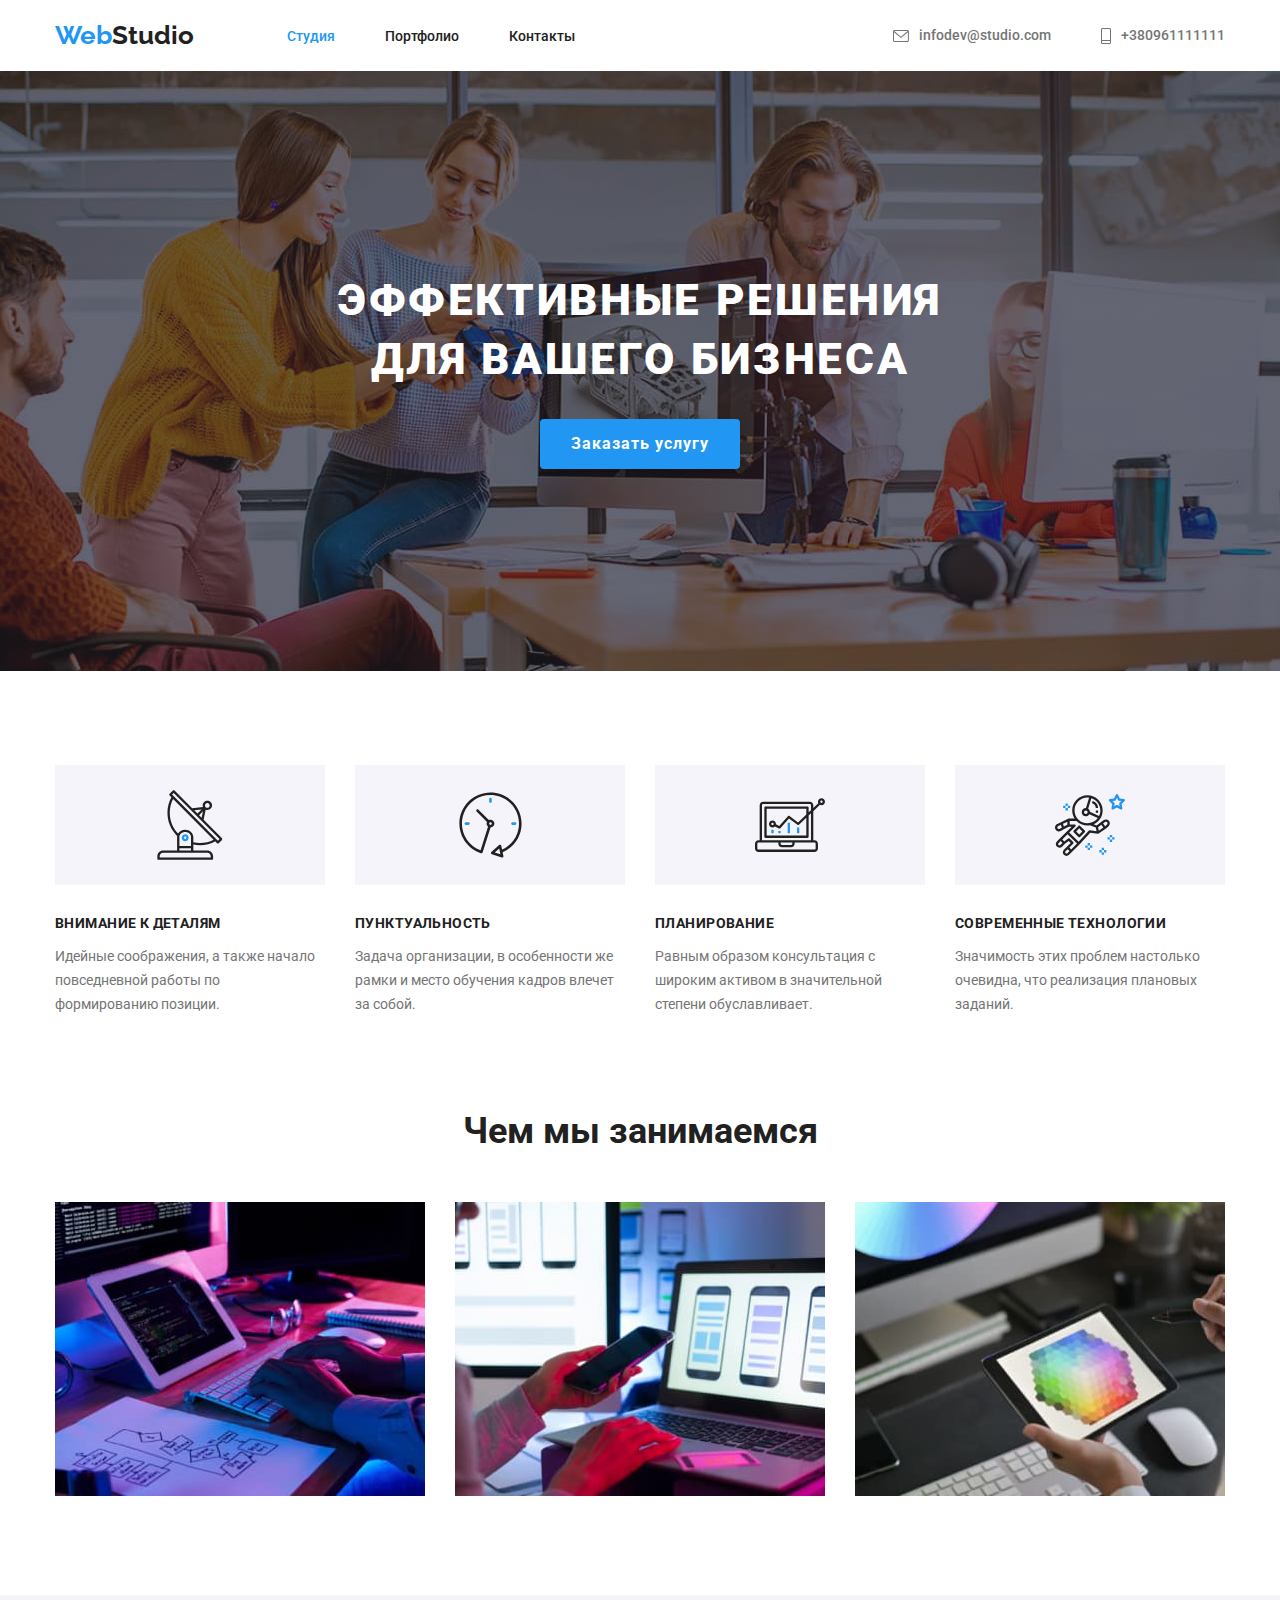
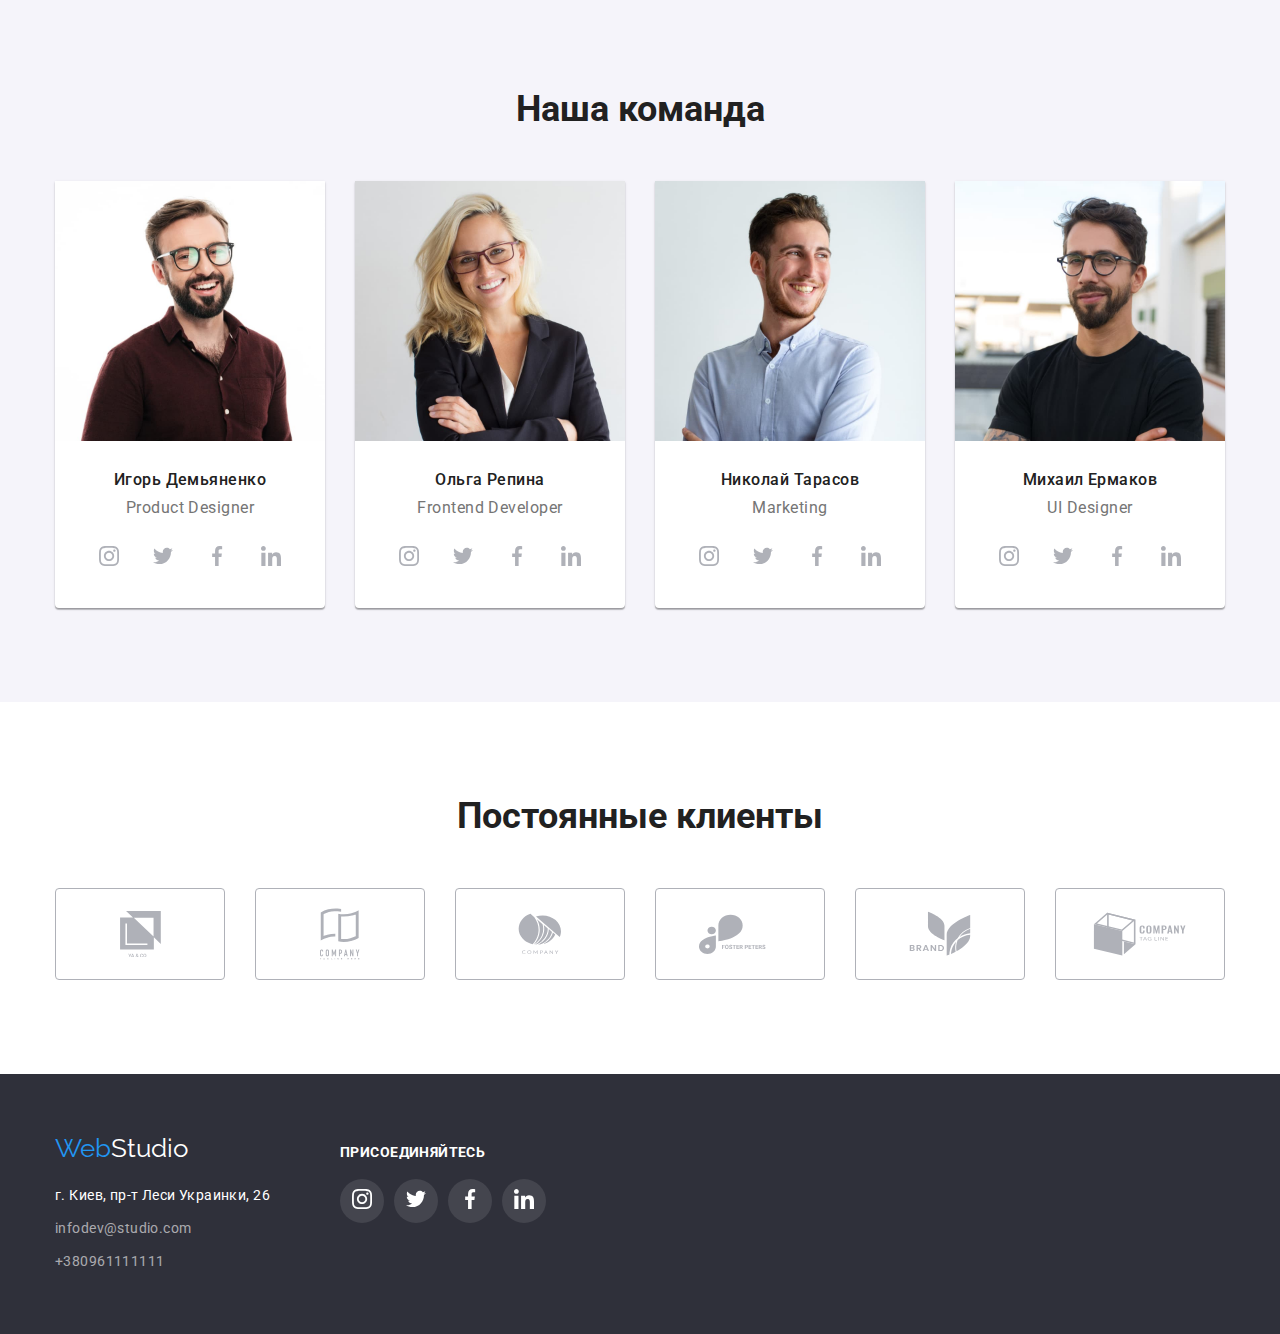
==== index.html @ ba446ff8 "Goit-markup-hw-04 ready" ====
<!DOCTYPE html>
<html lang="ru">
  <head>
    <meta charset="UTF-8" />
    <meta http-equiv="X-UA-Compatible" content="IE=edge" />
    <meta name="viewport" content="width=device-width, initial-scale=1.0" />
    <link rel="preconnect" href="https://fonts.googleapis.com" />
    <!--Google fonts-->
    <link rel="preconnect" href="https://fonts.gstatic.com" crossorigin />
    <link
      href="https://fonts.googleapis.com/css2?family=Raleway:wght@700&family=Roboto:wght@300;400;500;700&display=swap"
      rel="stylesheet"
    />
    <link
      rel="stylesheet"
      href="https://cdn.jsdelivr.net/npm/modern-normalize@1.1.0/modern-normalize.min.css"
    />
    <link rel="stylesheet" href="./css/style.css" />
    <title>Homework-02</title>
  </head>

  <body>
    <!-- Шапка сайта -->

    <header class="header">
      <div class="container header-container">
        <a class="logo" href="index.html" lang="en"
          >Web<span class="accent-header">Studio</span></a
        >
        <nav class="nav">
          <ul class="header-nav list">
            <li class="active">
              <a class="header-nav-link" href="index.html">Студия</a>
            </li>
            <li>
              <a class="header-nav-link" href="portfolio.html">Портфолио</a>
            </li>
            <li><a class="header-nav-link" href="contacts">Контакты</a></li>
          </ul>
        </nav>
        <ul class="header-info">
          <li>
            <a class="header-mail-info" href="mailto:infodev@studio.com">
              <svg class="icon-envelope" width="16" height="12">
                <use href="./images/icon.svg#icon-envelope"></use></svg
              >infodev@studio.com</a
            >
          </li>
          <li>
            <a class="header-tel-num" href="tel:+380961111111">
              <svg class="icon-Vector" width="10" height="16">
                <use href="./images/icon.svg#icon-Vector"></use>
              </svg>
              +380961111111</a
            >
          </li>
        </ul>
      </div>
    </header>

    <main>
      <!-- Герой -->

      <section class="section hero">
        <div class="container">
          <h1 class="hero-title">Эффективные решения для вашего бизнеса</h1>
          <button class="button primary" type="button">Заказать услугу</button>
        </div>
      </section>

      <!-- Преимущества -->

      <section class="section section-feature">
        <div class="container">
          <ul class="feature-list">
            <li class="feature-list-container">
              <div class="icon-group-bg">
                <svg class="icon-Group" width="65.32" height="70">
                  <use href="./images/icon.svg#icon-Group"></use>
                </svg>
              </div>
              <h3 class="feature-list-title">Внимание к деталям</h3>
              <p class="feature-list-text">
                Идейные соображения, а также начало повседневной работы по
                формированию позиции.
              </p>
            </li>
            <li class="feature-list-container">
              <div class="icon-group-bg">
                <svg class="icon-clock-1-1" width="65" height="70">
                  <use href="./images/icon.svg#icon-clock-1-1"></use>
                </svg>
              </div>
              <h3 class="feature-list-title">Пунктуальность</h3>
              <p class="feature-list-text">
                Задача организации, в особенности же рамки и место обучения
                кадров влечет за собой.
              </p>
            </li>
            <li class="feature-list-container">
              <div class="icon-group-bg">
                <svg class="icon-diagram-1" width="70" height="70">
                  <use href="./images/icon.svg#icon-diagram-1"></use>
                </svg>
              </div>
              <h3 class="feature-list-title">Планирование</h3>
              <p class="feature-list-text">
                Равным образом консультация с широким активом в значительной
                степени обуславливает.
              </p>
            </li>
            <li class="feature-list-container">
              <div class="icon-group-bg">
                <svg class="icon-astronaut-1-1" width="70" height="70">
                  <use href="./images/icon.svg#icon-astronaut-1-1"></use>
                </svg>
              </div>
              <h3 class="feature-list-title">Современные технологии</h3>
              <p class="feature-list-text">
                Значимость этих проблем настолько очевидна, что реализация
                плановых заданий.
              </p>
            </li>
          </ul>
        </div>
      </section>

      <!-- Примеры работ -->

      <section class="section section-work">
        <div class="container section-container">
          <h2 class="work-title">Чем мы занимаемся</h2>
          <ul class="work-list">
            <li class="work-image">
              <img src="./images/img1.jpeg" alt="написание кода" width="370" />
            </li>
            <li class="work-image work-image-center">
              <img src="./images/img2.jpeg" alt=" вайфрейм" width="370" />
            </li>
            <li class="work-image">
              <img src="./images/img3.jpeg" alt=" дизайн" width="370" />
            </li>
          </ul>
        </div>
      </section>

      <!-- Список команды -->

      <section class="section team-section">
        <div class="container team-container">
          <h2 class="team">Наша команда</h2>
          <ul class="team-list">
            <li class="team-list-item">
              <img
                src="./images/igor.jpeg"
                alt="Product designer"
                width="270"
              />
              <div class="team-list-wrap">
                <h3 class="team-title">Игорь Демьяненко</h3>
                <p class="team-text">Product Designer</p>

                <ul class="socials-list">
                  <li class="socials-item">
                    <a class="socials-lin" href="" aria-label="instagram">
                      <svg class="socials-icon" width="20" height="20">
                        <use href="./images/icon.svg#icon-instagram-2"></use>
                      </svg>
                    </a>
                  </li>
                  <li class="socials-item">
                    <a class="socials-lin" href="" aria-label="instagram">
                      <svg class="socials-icon" width="20" height="20">
                        <use href="./images/icon.svg#icon-twitter-1"></use>
                      </svg>
                    </a>
                  </li>
                  <li class="socials-item">
                    <a class="socials-lin" href="" aria-label="instagram">
                      <svg class="socials-icon" width="20" height="20">
                        <use href="./images/icon.svg#icon-facebook-1"></use>
                      </svg>
                    </a>
                  </li>
                  <li class="socials-item">
                    <a class="socials-lin" href="" aria-label="instagram">
                      <svg class="socials-icon" width="20" height="20">
                        <use href="./images/icon.svg#icon-linkedin-1"></use>
                      </svg>
                    </a>
                  </li>
                </ul>
              </div>
            </li>
            <li class="team-list-item">
              <img
                src="./images/olga.jpeg"
                alt="Frontend Developer"
                width="270"
              />
              <div class="team-list-wrap">
                <h3 class="team-title">Ольга Репина</h3>
                <p class="team-text">Frontend Developer</p>

                <ul class="socials-list">
                  <li class="socials-item">
                    <a class="socials-lin" href="" aria-label="instagram">
                      <svg class="socials-icon" width="20" height="20">
                        <use href="./images/icon.svg#icon-instagram-2"></use>
                      </svg>
                    </a>
                  </li>
                  <li class="socials-item">
                    <a class="socials-lin" href="" aria-label="instagram">
                      <svg class="socials-icon" width="20" height="20">
                        <use href="./images/icon.svg#icon-twitter-1"></use>
                      </svg>
                    </a>
                  </li>
                  <li class="socials-item">
                    <a class="socials-lin" href="" aria-label="instagram">
                      <svg class="socials-icon" width="20" height="20">
                        <use href="./images/icon.svg#icon-facebook-1"></use>
                      </svg>
                    </a>
                  </li>
                  <li class="socials-item">
                    <a class="socials-lin" href="" aria-label="instagram">
                      <svg class="socials-icon" width="20" height="20">
                        <use href="./images/icon.svg#icon-linkedin-1"></use>
                      </svg>
                    </a>
                  </li>
                </ul>
              </div>
            </li>
            <li class="team-list-item">
              <img src="./images/kolya.jpeg" alt="Marketing" width="270" />
              <div class="team-list-wrap">
                <h3 class="team-title">Николай Тарасов</h3>
                <p class="team-text">Marketing</p>
                <ul class="socials-list">
                  <li class="socials-item">
                    <a class="socials-lin" href="" aria-label="instagram">
                      <svg class="socials-icon" width="20" height="20">
                        <use href="./images/icon.svg#icon-instagram-2"></use>
                      </svg>
                    </a>
                  </li>
                  <li class="socials-item">
                    <a class="socials-lin" href="" aria-label="instagram">
                      <svg class="socials-icon" width="20" height="20">
                        <use href="./images/icon.svg#icon-twitter-1"></use>
                      </svg>
                    </a>
                  </li>
                  <li class="socials-item">
                    <a class="socials-lin" href="" aria-label="instagram">
                      <svg class="socials-icon" width="20" height="20">
                        <use href="./images/icon.svg#icon-facebook-1"></use>
                      </svg>
                    </a>
                  </li>
                  <li class="socials-item">
                    <a class="socials-lin" href="" aria-label="instagram">
                      <svg class="socials-icon" width="20" height="20">
                        <use href="./images/icon.svg#icon-linkedin-1"></use>
                      </svg>
                    </a>
                  </li>
                </ul>
              </div>
              <!--  -->
            </li>
            <li class="team-list-item">
              <img src="./images/mikolo.jpeg" alt="UI designer" width="270" />
              <div class="team-list-wrap">
                <h3 class="team-title">Михаил Ермаков</h3>
                <p class="team-text">UI Designer</p>

                <ul class="socials-list">
                  <li class="socials-item">
                    <a class="socials-lin" href="" aria-label="instagram">
                      <svg class="socials-icon" width="20" height="20">
                        <use href="./images/icon.svg#icon-instagram-2"></use>
                      </svg>
                    </a>
                  </li>
                  <li class="socials-item">
                    <a class="socials-lin" href="" aria-label="instagram">
                      <svg class="socials-icon" width="20" height="20">
                        <use href="./images/icon.svg#icon-twitter-1"></use>
                      </svg>
                    </a>
                  </li>
                  <li class="socials-item">
                    <a class="socials-lin" href="" aria-label="instagram">
                      <svg class="socials-icon" width="20" height="20">
                        <use href="./images/icon.svg#icon-facebook-1"></use>
                      </svg>
                    </a>
                  </li>
                  <li class="socials-item">
                    <a class="socials-lin" href="" aria-label="instagram">
                      <svg class="socials-icon" width="20" height="20">
                        <use href="./images/icon.svg#icon-linkedin-1"></use>
                      </svg>
                    </a>
                  </li>
                </ul>
              </div>
              <!-- -->
            </li>
          </ul>
        </div>
      </section>

      <section class="section section-customers">
        <div class="container customers-container">
          <h2 class="regular-customers-title">Постоянные клиенты</h2>
          <ul class="regular-customers-list">
            <li class="customers-list-border">
              <svg class="customers-icon" width="41" height="46.7">
                <use href="./images/icon.svg#icon-group-2"></use>
              </svg>
            </li>
            <li class="customers-list-border">
              <svg class="customers-icon" width="40" height="52">
                <use href="./images/icon.svg#icon-group-3"></use>
              </svg>
            </li>
            <li class="customers-list-border">
              <svg class="customers-icon" width="43.46" height="41.18">
                <use href="./images/icon.svg#icon-Object-3"></use>
              </svg>
            </li>
            <li class="customers-list-border">
              <svg class="customers-icon" width="84.44" height="40.62">
                <use href="./images/icon.svg#icon-group-4"></use>
              </svg>
            </li>
            <li class="customers-list-border">
              <svg class="customers-icon" width="62.54" height="45.43">
                <use href="./images/icon.svg#icon-group-5"></use>
              </svg>
            </li>
            <li class="customers-list-border">
              <svg class="customers-icon" width="93.79" height="43.93">
                <use href="./images/icon.svg#icon-Object-1"></use>
              </svg>
            </li>
          </ul>
        </div>
      </section>
    </main>

    <!-- Футер -->

    <footer class="footer">
      <div class="container footer-container">
        <div class="footer-address-wrap">
          <a class="footer-logo" href="index.html" lang="en"
            >Web<span class="accent-footer">Studio</span></a
          >
          <address class="footer-address-list">
            <ul>
              <li class="footer-text">
                <a class="footer-address" href="addres"
                  >г. Киев, пр-т Леси Украинки, 26</a
                >
              </li>
              <li class="footer-text">
                <a class="footer-mail-info" href="mailto:infodev@studio.com"
                  >infodev@studio.com</a
                >
              </li>
              <li class="footer-text">
                <a class="footer-tel-number" href="tel:+380961111111"
                  >+380961111111</a
                >
              </li>
            </ul>
          </address>
        </div>
        <div class="footer-icon-text">
          <h4>присоединяйтесь</h4>
          <ul class="footer-socials-list">
            <li class="footer-socials-item">
              <a class="footer-socials-lin" href="" aria-label="instagram">
                <svg class="footer-socials-icon" width="20" height="20">
                  <use href="./images/icon.svg#icon-instagram-2"></use>
                </svg>
              </a>
            </li>
            <li class="footer-socials-item">
              <a class="footer-socials-lin" href="" aria-label="instagram">
                <svg class="footer-socials-icon" width="20" height="20">
                  <use href="./images/icon.svg#icon-twitter-1"></use>
                </svg>
              </a>
            </li>
            <li class="footer-socials-item">
              <a class="footer-socials-lin" href="" aria-label="instagram">
                <svg class="footer-socials-icon" width="20" height="20">
                  <use href="./images/icon.svg#icon-facebook-1"></use>
                </svg>
              </a>
            </li>
            <li class="footer-socials-item">
              <a class="footer-socials-lin" href="" aria-label="instagram">
                <svg class="footer-socials-icon" width="20" height="20">
                  <use href="./images/icon.svg#icon-linkedin-1"></use>
                </svg>
              </a>
            </li>
          </ul>
        </div>
      </div>
    </footer>
  </body>
</html>
---- css/style.css ----
:root {
  /* css peremennye */
  /* fonts */
  --main-font: Roboto;
  --secondary-font: Raleway;

  /* text sizes */

  /* text colors */
  --accent-color: #2196f3;
  --body-color: #212121;
  --white-color: #ffffff;
  /* bg color */
  --bg-color-layout: #2f303a;
}

/* .class:not(:last-child) {
  background-color: #fff;
  margin-bottom: 30px;
} */

*,
*::before,
*::after {
  box-sizing: border-box;
}

body {
  font-family: var(--main-font), sans-serif; /*доминантный шрифт - главный  */
  color: var(--body-color);
}

h1,
h2,
h3,
h4,
h5,
h6,
p {
  margin-top: 0;
}

ul {
  list-style: none;
  margin: 0;
  padding: 0;
}

a {
  text-decoration: none;
}

.header {
  padding: 20px 0 20px 0;
}

.container {
  width: 1200px;
  padding: 0 15px;
  /* padding-left: 15px;
   padding-right: 15px; */
  margin: 0 auto;
  /* outline: 1px solid green; */
}

.logo {
  font-family: var(--secondary-font);
  font-style: normal;
  font-weight: bold;
  font-size: 26px;
  line-height: 1.2;
  color: var(--accent-color);
}

.logo:hover,
.logo:focus {
  color: var(--accent-color);
}

.header-container {
  display: flex;
  justify-content: space-between;
  /* padding: 20px 0 20px 0; */
}

.nav {
  display: flex;
  align-items: center;
  margin-left: 93px;
}

.header-nav {
  display: flex;
  flex-direction: row;
  font-family: "Roboto";
  font-weight: 500;
  font-size: 14px;
  line-height: 1.15;
}

.accent-header {
  color: var(--body-color);
}

.accent-footer {
  color: var(--white-color);
}

.header-nav > .active > a,
.header-nav > .active > a {
  color: var(--accent-color);
}

.header-nav-link:hover,
.header-nav-link:focus,
.header-nav-link:hover,
.header-nav-link:focus,
.header-nav-link:hover,
.header-nav-link:focus {
  color: var(--accent-color);
}

.header-nav-link {
  margin-right: 50px;
  color: var(--body-color);
}

.header-info {
  margin-left: auto;
  display: flex;
  align-items: center;
}

.header-mail-info {
  margin-right: 50px;
}

.header-mail-info,
.header-tel-num {
  display: flex;
  align-items: center;
  font-weight: 500;
  font-size: 14px;
  line-height: 1.14;
  color: #757575;
}

.header-mail-info:hover,
.header-mail-info:focus,
.header-tel-num:hover,
.header-tel-num:focus {
  color: var(--accent-color);
}

.icon-envelope,
.icon-Vector {
  margin-right: 10px;
  fill: #757575;
}

.header-mail-info:hover .icon-envelope,
.header-mail-info:focus .icon-envelope,
.header-tel-num:hover .icon-Vector,
.header-tel-num:focus .icon-Vector {
  fill: var(
    --accent-color
  ); /*nasleduet u roditelya to est u header-mail-info */
}

/*ГЕРОЙ*/
.section {
  padding-top: 94px;
  padding-bottom: 94px;
}

.hero {
  max-width: 1600px;
  height: 600px;
  margin-left: auto;
  margin-right: auto;
  background-image: linear-gradient(
      rgba(47, 48, 58, 0.4),
      rgba(47, 48, 58, 0.4)
    ),
    url(../images/Imgbg.jpeg);
  /* outline: 1px solid yellow; */
  background-repeat: no-repeat;
  background-position: center;
  background-size: cover;
  padding: 200px 0px 200px 0px;
  /* background-color: var(--bg-color-layout); */
}

.hero-title {
  margin: 0 auto;
  width: 700px;
  font-weight: 900;
  font-size: 44px;
  text-transform: uppercase;
  line-height: 1.34;
  text-align: center;
  letter-spacing: 0.06em;
  color: var(--white-color);
}

.button {
  font-family: Roboto;
  font-weight: bold;
  font-size: 16px;
  line-height: 1.87;
  align-items: center;
  text-align: center;
  letter-spacing: 0.06em;
  color: var(--white-color);
}

.primary {
  border: none;
  background: var(--accent-color);
  box-shadow: 0px 4px 4px rgba(0, 0, 0, 0.15);
  border-radius: 4px;
  width: 200px;
  height: 50px;
  cursor: pointer;
  display: block;
  margin: 30px auto 0px auto;
}

.button:hover,
.button:focus {
  background: var(--accent-color);
}

/*Преимущества */

.section-feature {
  padding-bottom: 0px;
}

.feature-list {
  display: flex;
}

.feature-list-container {
  margin-right: 30px;
  width: 270px;
}

.feature-list-container:last-child {
  margin-right: 0;
}

.feature-list-title {
  font-weight: bold;
  font-size: 14px;
  line-height: 1.15;
  color: var(--body-color);
  letter-spacing: 0.03em;
  text-transform: uppercase;
}

.feature-list-text {
  margin-bottom: 0;
  font-weight: normal;
  font-size: 14px;
  line-height: 1.7;
  color: #757575;
}

.icon-group-bg {
  margin-bottom: 30px;
  height: 120px;
  width: 270px;
  background-color: #f5f4fa;
  display: flex;
  justify-content: center;
  align-items: center;
}

.socials-list {
  display: flex;
  align-items: center;
  justify-content: center;
}

.socials-item + .socials-item {
  margin-left: 10px;
}

.socials-lin {
  display: flex;
  justify-content: center;
  align-items: center;
  width: 44px;
  height: 44px;
  border-radius: 50%;
  background-color: transparent;
}

.socials-icon {
  fill: #afb1b8;
  /* transition: fill #afb1b8; */
}

.socials-lin:focus .socials-icon,
.socials-lin:hover .socials-icon {
  fill: var(--white-color);
}

.socials-lin:focus,
.socials-lin:hover {
  background-color: var(--accent-color);
}

/*ПРИМЕРЫ РАБОТ*/

.section-container {
  flex-direction: column;
}

.work-title,
.team,
.regular-customers-title {
  display: flex;
  justify-content: center;
  font-weight: bold;
  font-size: 36px;
  line-height: 1.16;
  margin-bottom: 50px;
}

.work-image-center {
  margin: 0px 30px;
}

.work-list {
  display: flex;
}

/*СПИСОК КОМАНДЫ*/

.team-section {
  background-color: #f5f4fa;
  padding: 94px 0px 94px 0px;
}

.team-container {
  flex-direction: column;
  align-items: center;
}

.team-list {
  display: flex;
  justify-content: center;
}

.team-list-item:first-child {
  margin-left: 0;
}

.team-list-item:last-child {
  margin-right: 0;
}

.team-list-item {
  margin-right: 30px;
  display: flex;
  justify-content: center;
  flex-direction: column;
  align-items: center;
  width: 270px;
  background: var(--white-color);
  box-shadow: 0px 1px 3px rgba(0, 0, 0, 0.12), 0px 1px 1px rgba(0, 0, 0, 0.14),
    0px 2px 1px rgba(0, 0, 0, 0.2);
  border-radius: 0px 0px 4px 4px;
}

.team-list-wrap {
  display: flex;
  flex-direction: column;
  align-items: center;
  margin: 30px 0 30px 0;
}

.team-title {
  font-weight: 500;
  font-size: 16px;
  line-height: 1.18;
  letter-spacing: 0.03em;
  color: var(--body-color);
  margin-bottom: 10px;
}

.team-text {
  margin-bottom: 16px;
  font-size: 16px;
  line-height: 1.18;
  letter-spacing: 0.03em;
  color: #757575;
}

/* Cтили портфолио */
.border {
  border-bottom: 1px solid #ececec;
}

/* Портфолио нав список */
.button1 {
  font-weight: 500;
  font-size: 16px;
  line-height: 1.6;
  cursor: pointer;
}

.button2 {
  color: var(--body-color);
  border: 0px solid #008cba;
  border-radius: 4px;
  cursor: pointer;
  margin-left: 8px;
  padding: 9px 18px;
}

.button2:hover,
.button2:focus {
  background-color: var(--accent-color);
  color: var(--white-color);
}

/* portfolio list */
.portfolio-nav-list {
  display: flex;
  justify-content: center;
  margin-bottom: 50px;
}

.portfolio-app-list {
  display: flex;
  flex-wrap: wrap;
  justify-content: center;
  margin-left: -30px;
  margin-top: -30px;
}

.portfolio-list-list:first-child {
  margin-left: 0px;
}

.portfolio-list-container {
  background: var(--white-color);
  border: 1px solid #eeeeee;
  box-sizing: border-box;
  width: 370px;
  margin-left: 30px;
  margin-top: 30px;
}

.portfolio-list-container:hover {
  box-shadow: 0px 1px 1px rgba(0, 0, 0, 0.12), 0px 4px 4px rgba(0, 0, 0, 0.06),
    1px 4px 6px rgba(0, 0, 0, 0.16);
}

.portfolio-list-item {
  margin: 20px 0px 20px 24px;
}

.portfolio-title {
  font-weight: bold;
  font-size: 18px;
  line-height: 2;
  letter-spacing: 0.06em;
  color: var(--body-color);
  margin-bottom: 4px;
}

.portfolio-text {
  font-weight: normal;
  font-size: 16px;
  line-height: 1.87;
  color: #757575;
}

/* customers */
.customers-container {
  display: flex;
  flex-direction: column;
  align-items: center;
}

.regular-customers-list {
  display: flex;
}

.customers-list-border {
  display: flex;
  justify-content: center;
  align-items: center;
  width: 170px;
  height: 92px;
  border: 1px solid #afb1b8;
  box-sizing: border-box;
  border-radius: 4px;
  margin-right: 30px;
}
.customers-list-border:last-child {
  margin-right: 0px;
}

.customers-icon {
  fill: #afb1b8;
}

.customers-list-border:focus .customers-icon,
.customers-list-border:hover .customers-icon {
  fill: #2196f3;
}

/*FOOTER*/
.footer {
  padding: 60px 0px 60px 0px;
  background-color: var(--bg-color-layout);
}

.footer-container {
  display: flex;
  align-items: baseline;
}
.footer-address {
  font-style: normal;
  line-height: 1.71;
  font-size: 14px;
  letter-spacing: 0.03em;
  color: var(--white-color);
  font-style: normal;
}

.footer-mail-info,
.footer-tel-number {
  font-size: 14px;
  line-height: 1.71;
  letter-spacing: 0.03em;
  color: rgba(255, 255, 255, 0.6);
  font-family: Roboto;
  font-style: normal;
  font-weight: normal;
}

.footer-mail-info:hover,
.footer-mail-info:focus,
.footer-tel-number:hover,
.footer-tel-number:focus {
  color: rgba(255, 255, 255, 0.6);
}

.footer-logo {
  margin-bottom: 20px;
  font-family: Raleway;
  font-size: 26px;
  color: var(--accent-color);
  display: block;
}

.footer-logo:hover,
.footer-logo:focus {
  color: var(--accent-color);
}

.footer-text {
  margin-bottom: 9px;
}

.footer-text:last-child {
  margin: 0;
}

.footer-socials-list {
  display: flex;
  align-items: center;
  justify-content: space-between;
  width: 206px;
  height: 44px;
}

.footer-icon-text {
  font-style: normal;
  font-weight: bold;
  font-size: 14px;
  line-height: 16px;
  letter-spacing: 0.03em;
  text-transform: uppercase;
  color: var(--white-color);
  margin-left: 70px;
}
.footer-socials-item {
  border-radius: 50%;
  width: 44px;
  height: 44px;
  background: rgba(255, 255, 255, 0.1);
  display: flex;
  align-items: center;
  justify-content: center;
}
.footer-social-lin {
  display: flex;
  justify-content: center;
  align-items: center;
  width: 44px;
  height: 44px;
  border-radius: 50%;
  background-color: transparent;
}

.footer-socials-icon {
  fill: var(--white-color);
  /* transition: fill #afb1b8; */
}

.footer-socials-lin:focus.footer-socials-icon,
.footer-socials-lin:hover.footer-socials-icon {
  fill: var(--white-color);
}

.footer-socials-lin:focus,
.footer-socials-lin:hover {
  border-radius: 50%;
  height: 44px;
  width: 44px;
  display: flex;
  justify-content: center;
  align-items: center;
  background-color: var(--accent-color);
}
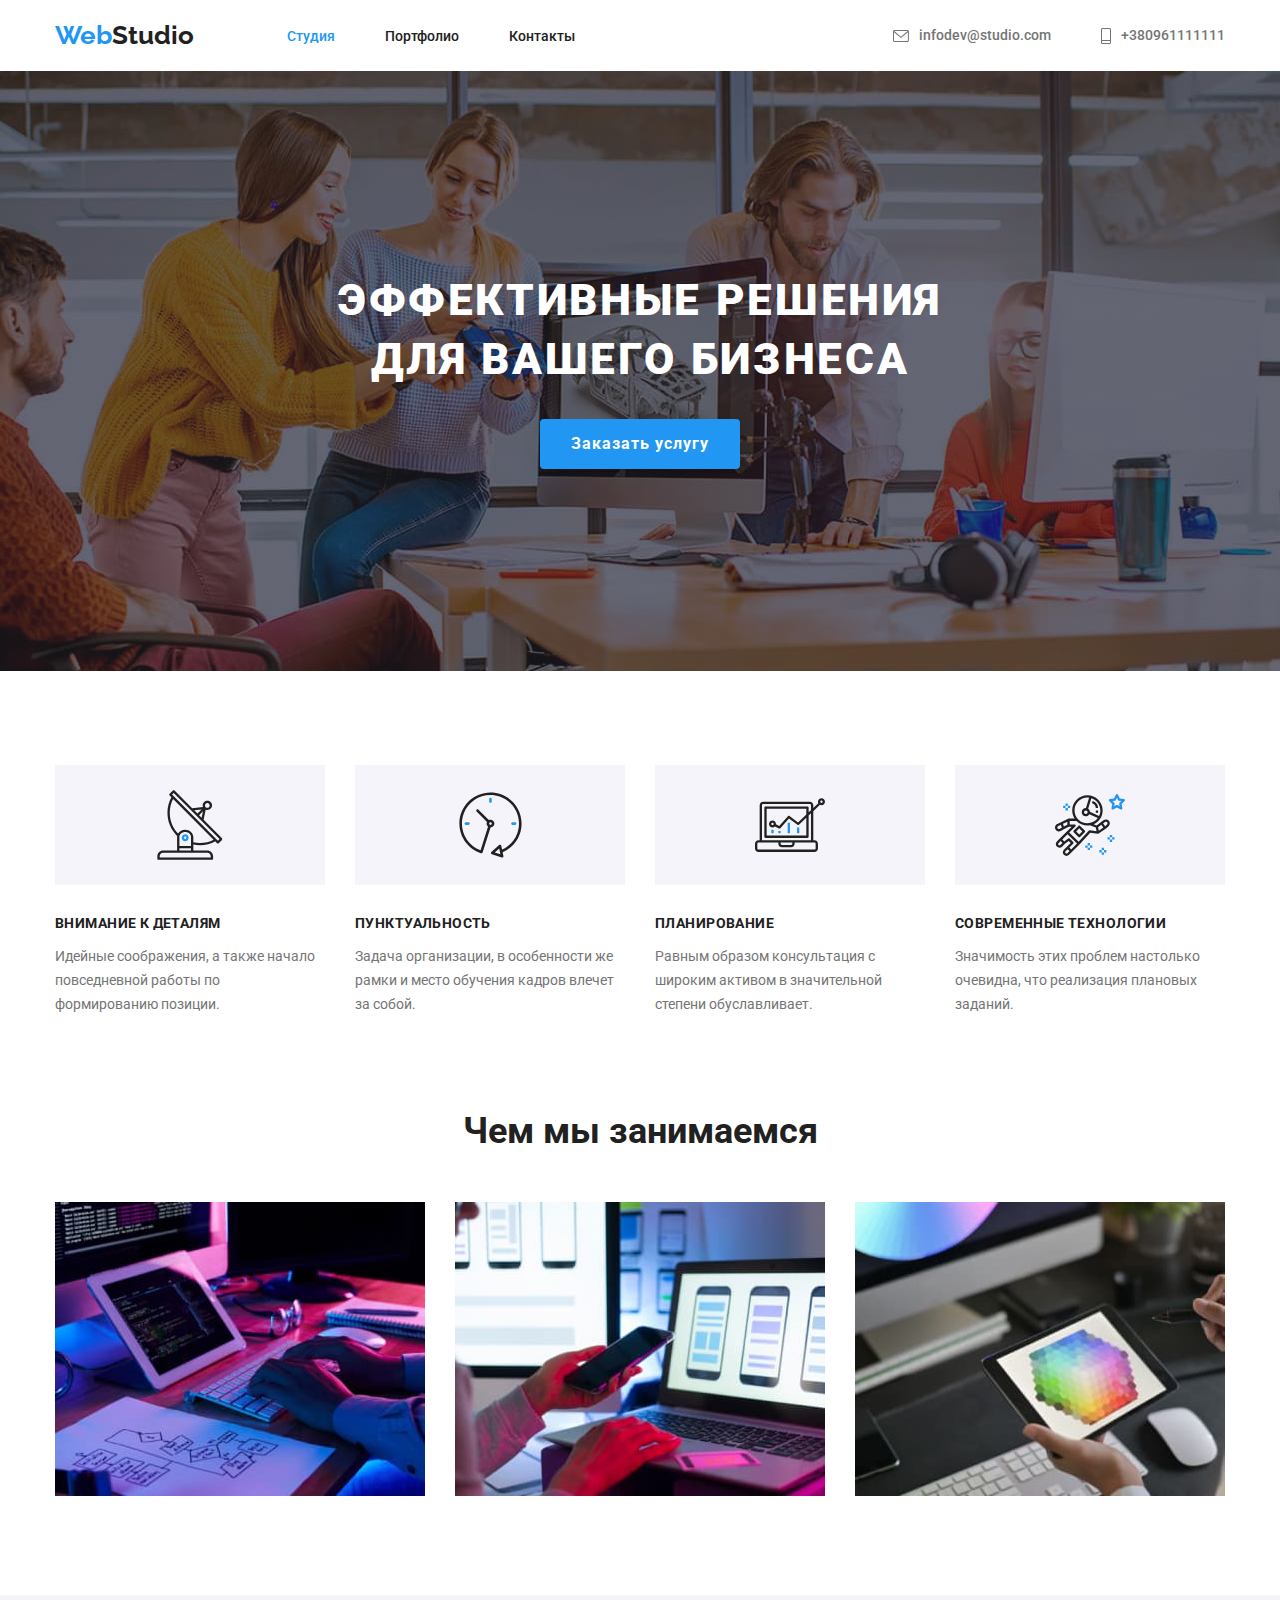
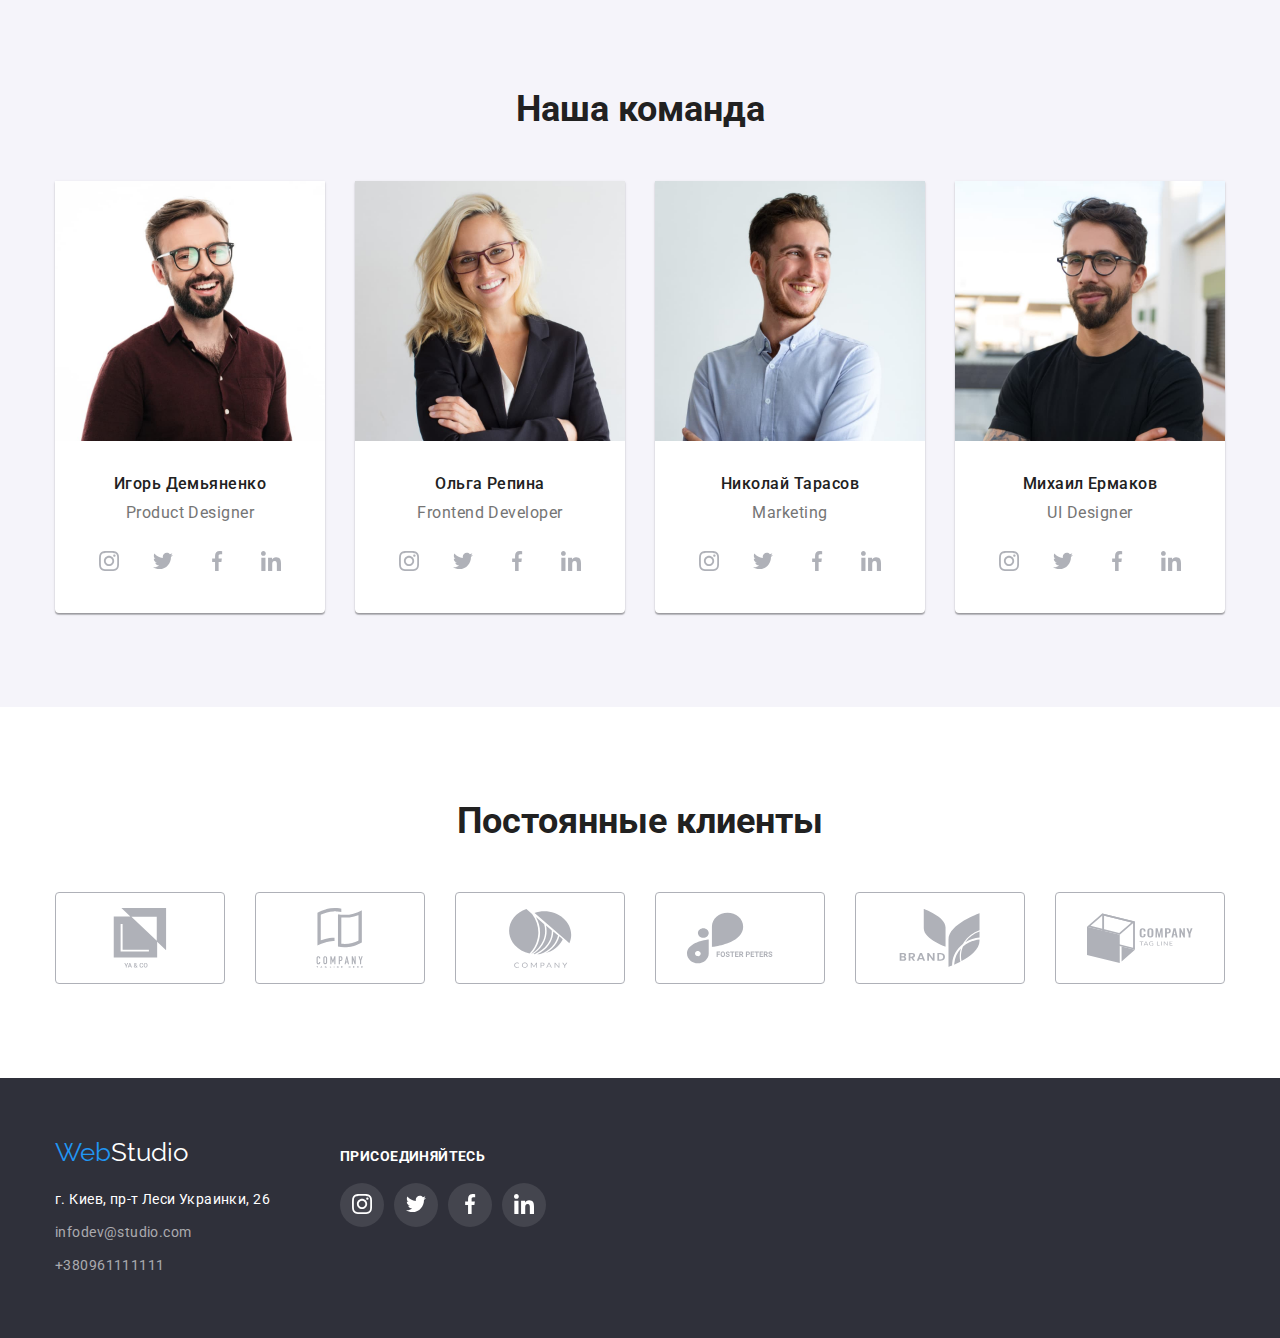
==== commit fee9bed4: "выровнять  надо текст иконки при ховере" ====
--- a/index.html
+++ b/index.html
@@ -320,32 +320,32 @@
           <h2 class="regular-customers-title">Постоянные клиенты</h2>
           <ul class="regular-customers-list">
             <li class="customers-list-border">
-              <svg class="customers-icon" width="41" height="46.7">
+              <svg class="customers-icon" width="106" height="60">
                 <use href="./images/icon.svg#icon-group-2"></use>
               </svg>
             </li>
             <li class="customers-list-border">
-              <svg class="customers-icon" width="40" height="52">
+              <svg class="customers-icon" width="106" height="60">
                 <use href="./images/icon.svg#icon-group-3"></use>
               </svg>
             </li>
             <li class="customers-list-border">
-              <svg class="customers-icon" width="43.46" height="41.18">
+              <svg class="customers-icon" width="106" height="60">
                 <use href="./images/icon.svg#icon-Object-3"></use>
               </svg>
             </li>
             <li class="customers-list-border">
-              <svg class="customers-icon" width="84.44" height="40.62">
+              <svg class="customers-icon" width="106" height="60">
                 <use href="./images/icon.svg#icon-group-4"></use>
               </svg>
             </li>
             <li class="customers-list-border">
-              <svg class="customers-icon" width="62.54" height="45.43">
+              <svg class="customers-icon" width="106" height="60">
                 <use href="./images/icon.svg#icon-group-5"></use>
               </svg>
             </li>
             <li class="customers-list-border">
-              <svg class="customers-icon" width="93.79" height="43.93">
+              <svg class="customers-icon" width="106" height="60">
                 <use href="./images/icon.svg#icon-Object-1"></use>
               </svg>
             </li>
--- a/css/style.css
+++ b/css/style.css
@@ -321,8 +321,7 @@
 .work-title,
 .team,
 .regular-customers-title {
-  display: flex;
-  justify-content: center;
+  text-align: center;
   font-weight: bold;
   font-size: 36px;
   line-height: 1.16;
@@ -364,10 +363,6 @@
 
 .team-list-item {
   margin-right: 30px;
-  display: flex;
-  justify-content: center;
-  flex-direction: column;
-  align-items: center;
   width: 270px;
   background: var(--white-color);
   box-shadow: 0px 1px 3px rgba(0, 0, 0, 0.12), 0px 1px 1px rgba(0, 0, 0, 0.14),
@@ -425,6 +420,9 @@
 .button2:focus {
   background-color: var(--accent-color);
   color: var(--white-color);
+  box-shadow: 0px 3px 1px rgba(0, 0, 0, 0.1), 0px 1px 2px rgba(0, 0, 0, 0.08),
+    0px 2px 2px rgba(0, 0, 0, 0.12);
+  border-radius: 4px;
 }
 
 /* portfolio list */
@@ -510,9 +508,13 @@
   fill: #afb1b8;
 }
 
+.regular-customers-list:hover .customers-list-border,
+.regular-customers-list:focus .customers-list-border,
 .customers-list-border:focus .customers-icon,
 .customers-list-border:hover .customers-icon {
   fill: #2196f3;
+
+  border-color: #2196f3;
 }
 
 /*FOOTER*/
@@ -623,8 +625,8 @@
 .footer-socials-lin:focus,
 .footer-socials-lin:hover {
   border-radius: 50%;
+  width: 44px;
   height: 44px;
-  width: 44px;
   display: flex;
   justify-content: center;
   align-items: center;
